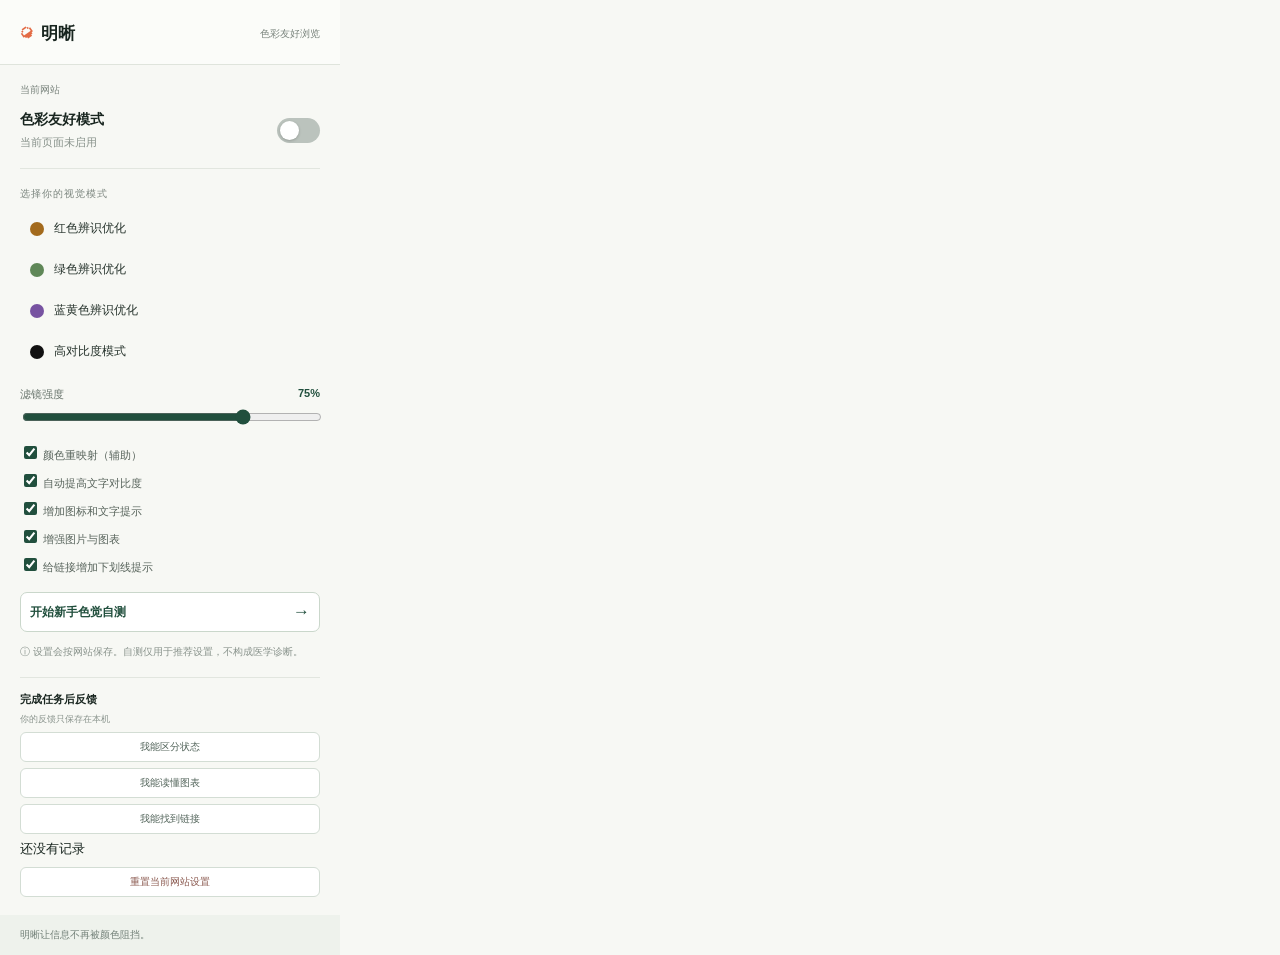
==== extension/popup.html @ 0610e02b "perf: debounce dynamic page enhancements" ====
<!doctype html>
<html lang="zh-CN">
  <head><meta charset="UTF-8"><meta name="viewport" content="width=device-width, initial-scale=1"><title>明晰</title><link rel="stylesheet" href="popup.css"></head>
  <body>
    <header><div class="brand"><span>◒</span><strong>明晰</strong></div><small>色彩友好浏览</small></header>
    <main>
      <div class="site-name" id="siteName">当前网站</div>
      <div class="toggle-row"><div><strong>色彩友好模式</strong><p id="status">当前页面未启用</p></div><button class="switch" id="enabled" role="switch" aria-checked="false"><i></i></button></div>
      <div class="divider"></div>
      <label class="label">选择你的视觉模式</label>
      <div class="modes">
        <button data-mode="protanopia"><span class="swatch red"></span>红色辨识优化</button>
        <button data-mode="deuteranopia"><span class="swatch green"></span>绿色辨识优化</button>
        <button data-mode="tritanopia"><span class="swatch blue"></span>蓝黄色辨识优化</button>
        <button data-mode="contrast"><span class="swatch black"></span>高对比度模式</button>
      </div>
      <label class="range-label" for="intensity"><span>滤镜强度</span><output id="intensityValue">75%</output></label><input id="intensity" type="range" min="0" max="100" step="5" value="75">
      <div class="checks"><label><input id="colorRemap" type="checkbox" checked> 颜色重映射（辅助）</label><label><input id="autoContrast" type="checkbox" checked> 自动提高文字对比度</label><label><input id="semanticHints" type="checkbox" checked> 增加图标和文字提示</label><label><input id="enhanceImages" type="checkbox" checked> 增强图片与图表</label><label><input id="linkHints" type="checkbox" checked> 给链接增加下划线提示</label></div>
      <button class="test-button" id="openTest" type="button">开始新手色觉自测 <span>→</span></button>
      <p class="hint">ⓘ 设置会按网站保存。自测仅用于推荐设置，不构成医学诊断。</p>
      <div class="feedback"><strong>完成任务后反馈</strong><span>你的反馈只保存在本机</span><button data-feedback="success">我能区分状态</button><button data-feedback="chart">我能读懂图表</button><button data-feedback="link">我能找到链接</button><small id="feedbackSummary">还没有记录</small></div>
      <button class="reset-button" id="resetSite" type="button">重置当前网站设置</button>
    </main>
    <section class="test-panel" id="testPanel" hidden><button class="close" id="closeTest">×</button><p class="label">快速自测 <span id="questionNo">1 / 3</span></p><h2 id="testQuestion">你能看见圆点中的数字吗？</h2><canvas class="ishihara" id="ishihara" width="290" height="290" aria-label="色觉自测点阵图"></canvas><div class="test-actions"><button id="canSee">看得见</button><button id="cannotSee">看不清</button></div><p id="testResult" class="result"></p><p class="attribution">测试方法参考 <a href="https://opticquiz.com/research/" target="_blank">OpticQuiz PPPG</a>，CC BY 4.0。仅供非医疗筛查。</p></section>
    <footer>明晰让信息不再被颜色阻挡。</footer>
    <script src="popup.js"></script>
  </body>
</html>
---- extension/popup.css ----
:root{font-family:Arial,'Noto Sans SC',sans-serif;color:#18251f;background:#f7f8f4}body{width:340px;margin:0;position:relative}header{display:flex;align-items:center;justify-content:space-between;padding:18px 20px 15px;border-bottom:1px solid #dfe4dc;background:#fbfcf9}.brand{display:flex;align-items:center;gap:8px;font-size:17px}.brand span{font-size:26px;color:#e36b45;transform:rotate(-35deg)}header small{font-size:10px;color:#7a847d}main{padding:18px 20px}.site-name{overflow:hidden;text-overflow:ellipsis;white-space:nowrap;margin-bottom:13px;font-size:10px;color:#7a847d}.toggle-row{display:flex;align-items:center;justify-content:space-between}.toggle-row strong{font-size:14px}.toggle-row p{margin:6px 0 0;color:#87918a;font-size:11px}.switch{width:43px;height:25px;padding:3px;border:0;border-radius:20px;background:#bbc3bd;cursor:pointer;transition:.2s}.switch i{display:block;width:19px;height:19px;border-radius:50%;background:#fff;transition:.2s;box-shadow:0 1px 3px #0003}.switch.on{background:#214f3d}.switch.on i{transform:translateX(18px)}.divider{height:1px;background:#e2e6df;margin:18px 0}.label{display:flex;justify-content:space-between;margin-bottom:9px;font-size:10px;color:#7b857e;letter-spacing:1px}.modes{display:grid;gap:4px}.modes button,.test-button{display:flex;align-items:center;gap:10px;width:100%;padding:9px;border:1px solid transparent;border-radius:7px;background:transparent;text-align:left;color:#26332c;font-size:12px;cursor:pointer}.modes button.active{border-color:#cbd8cc;background:#fff;font-weight:bold}.modes button.active:after{content:'✓';margin-left:auto;color:#214f3d}.swatch{width:14px;height:14px;border-radius:50%;display:inline-block}.red{background:#a36a1c}.green{background:#5f8757}.blue{background:#7753a1}.black{background:#111}.range-label{display:flex;justify-content:space-between;margin:17px 0 5px;color:#68746c;font-size:11px}output{color:#214f3d;font-weight:bold}input[type=range]{accent-color:#214f3d;width:100%}.checks{display:grid;gap:8px;margin:14px 0;color:#58645c;font-size:11px}.checks input{accent-color:#214f3d}.test-button{justify-content:space-between;margin-top:17px;border-color:#cad7cb;background:#fff;color:#214f3d;font-weight:bold}.test-button span{font-size:17px}.hint{margin:12px 0 0;color:#89938c;font-size:10px;line-height:1.5}footer{padding:13px 20px;background:#eef2ec;color:#728078;font-size:10px}.test-panel{position:absolute;inset:0;z-index:5;background:#f7f8f4;padding:22px 20px}.close{position:absolute;right:14px;top:10px;border:0;background:transparent;font-size:24px;color:#748078;cursor:pointer}.test-panel h2{font-size:18px;margin:32px 0 18px}.ishihara{height:145px;width:145px;margin:0 auto 22px;border-radius:50%;display:grid;place-items:center;font-weight:900;font-size:52px;letter-spacing:4px;color:#d26b44;background-color:#89a557;background-image:radial-gradient(#d26b44 2px,transparent 3px),radial-gradient(#e9ba55 2px,transparent 3px);background-size:13px 13px,17px 17px;background-position:0 0,6px 4px}.test-actions{display:grid;grid-template-columns:1fr 1fr;gap:8px}.test-actions button{padding:11px;border:1px solid #cad7cb;border-radius:7px;background:#fff;color:#214f3d;cursor:pointer}.result{font-size:11px;line-height:1.6;color:#69756c;text-align:center}
:root{--test-bg:#89a557;--test-fg:#d26b44}
.ishihara{color:var(--test-fg);background-color:var(--test-bg);background-image:radial-gradient(var(--test-fg) 2px,transparent 3px),radial-gradient(#e9ba55 2px,transparent 3px);background-size:13px 13px,17px 17px;background-position:0 0,6px 4px}
.plate-two{--test-bg:#d38b61;--test-fg:#5c3f9f;background-image:radial-gradient(var(--test-fg) 2px,transparent 3px),radial-gradient(#9bc56a 2px,transparent 3px);background-size:11px 11px,19px 19px;background-position:2px 1px,7px 5px}
.plate-three{--test-bg:#416f9c;--test-fg:#f2d44e;background-image:radial-gradient(var(--test-fg) 2px,transparent 3px),radial-gradient(#d87558 2px,transparent 3px);background-size:15px 15px,10px 10px;background-position:1px 4px,6px 1px}
div.ishihara.plate-one{color:#d26b44;background-color:#89a557;background-image:radial-gradient(#d26b44 2px,transparent 3px),radial-gradient(#e9ba55 2px,transparent 3px);background-size:13px 13px,17px 17px;background-position:0 0,6px 4px}
div.ishihara.plate-two{color:#5c3f9f;background-color:#d38b61;background-image:radial-gradient(#5c3f9f 2px,transparent 3px),radial-gradient(#9bc56a 2px,transparent 3px);background-size:11px 11px,19px 19px;background-position:2px 1px,7px 5px}
div.ishihara.plate-three{color:#f2d44e;background-color:#416f9c;background-image:radial-gradient(#f2d44e 2px,transparent 3px),radial-gradient(#d87558 2px,transparent 3px);background-size:15px 15px,10px 10px;background-position:1px 4px,6px 1px}
.ishihara{display:block!important;width:145px!important;height:145px!important;background:#eef2ec!important}
.attribution{margin:13px 0 0;color:#89938c;font-size:9px;line-height:1.5;text-align:center}.attribution a{color:#527363}
.feedback{display:grid;gap:6px;margin-top:18px;padding-top:14px;border-top:1px solid #e2e6df}.feedback strong{font-size:11px}.feedback span{font-size:9px;color:#89938c}.feedback button,.reset-button{padding:7px;border:1px solid #d3ddd4;border-radius:6px;background:#fff;color:#52645a;font-size:10px;cursor:pointer}.feedback button:disabled{color:#214f3d;background:#edf5ed}.reset-button{width:100%;margin-top:9px;color:#8b5a50}
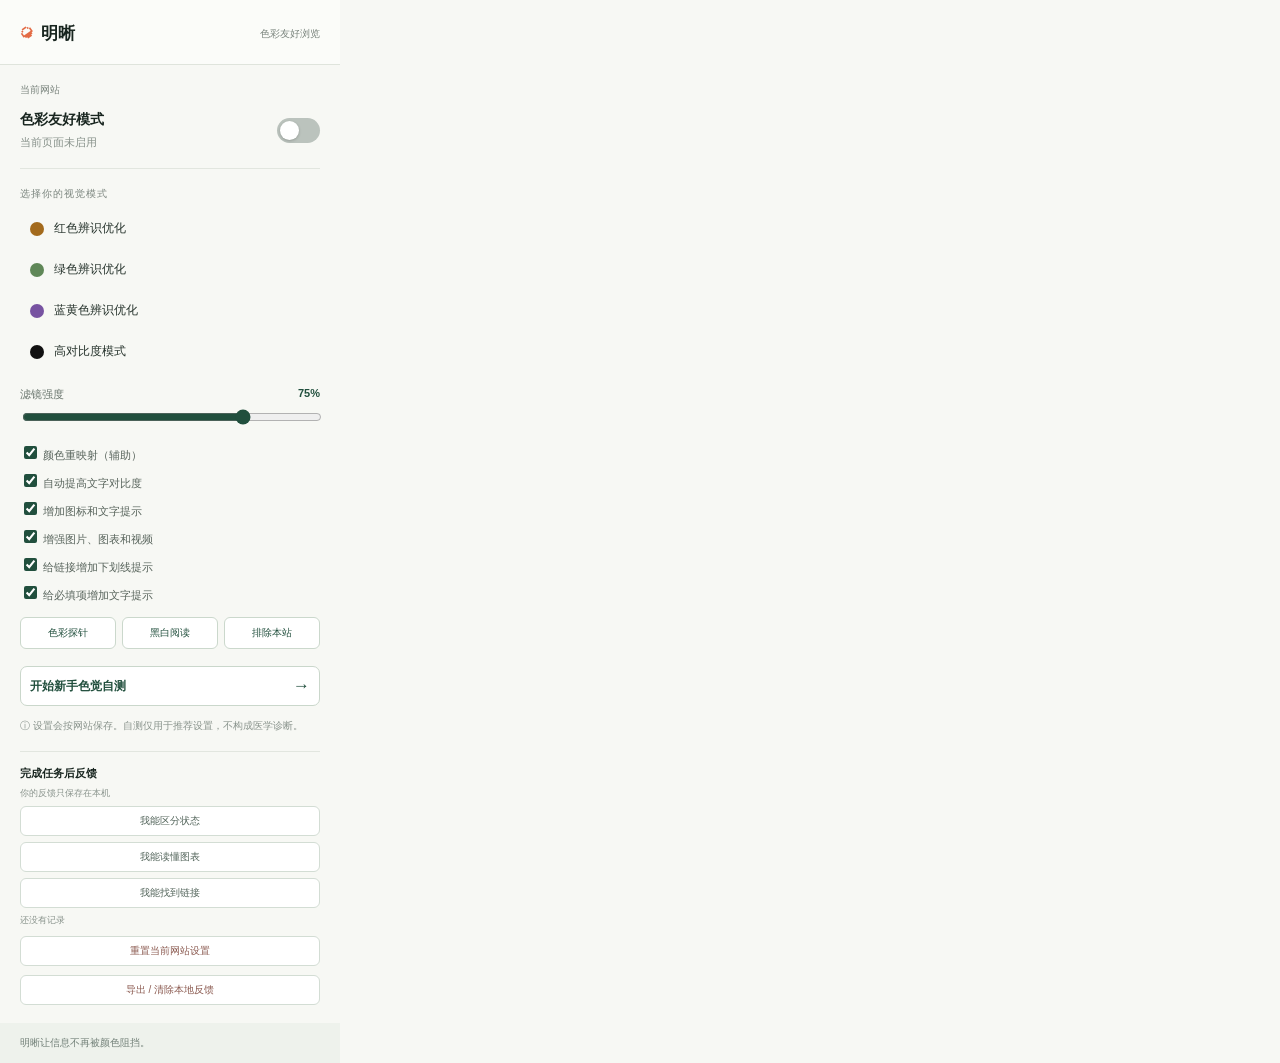
==== commit 4b70af33: "feat: add browser accessibility tools" ====
--- a/extension/popup.html
+++ b/extension/popup.html
@@ -15,11 +15,12 @@
         <button data-mode="contrast"><span class="swatch black"></span>高对比度模式</button>
       </div>
       <label class="range-label" for="intensity"><span>滤镜强度</span><output id="intensityValue">75%</output></label><input id="intensity" type="range" min="0" max="100" step="5" value="75">
-      <div class="checks"><label><input id="colorRemap" type="checkbox" checked> 颜色重映射（辅助）</label><label><input id="autoContrast" type="checkbox" checked> 自动提高文字对比度</label><label><input id="semanticHints" type="checkbox" checked> 增加图标和文字提示</label><label><input id="enhanceImages" type="checkbox" checked> 增强图片与图表</label><label><input id="linkHints" type="checkbox" checked> 给链接增加下划线提示</label></div>
+      <div class="checks"><label><input id="colorRemap" type="checkbox" checked> 颜色重映射（辅助）</label><label><input id="autoContrast" type="checkbox" checked> 自动提高文字对比度</label><label><input id="semanticHints" type="checkbox" checked> 增加图标和文字提示</label><label><input id="enhanceImages" type="checkbox" checked> 增强图片、图表和视频</label><label><input id="linkHints" type="checkbox" checked> 给链接增加下划线提示</label><label><input id="requiredHints" type="checkbox" checked> 给必填项增加文字提示</label></div>
+      <div class="tools"><button id="probe" type="button">色彩探针</button><button id="reader" type="button">黑白阅读</button><button id="exclude" type="button">排除本站</button></div>
       <button class="test-button" id="openTest" type="button">开始新手色觉自测 <span>→</span></button>
       <p class="hint">ⓘ 设置会按网站保存。自测仅用于推荐设置，不构成医学诊断。</p>
       <div class="feedback"><strong>完成任务后反馈</strong><span>你的反馈只保存在本机</span><button data-feedback="success">我能区分状态</button><button data-feedback="chart">我能读懂图表</button><button data-feedback="link">我能找到链接</button><small id="feedbackSummary">还没有记录</small></div>
-      <button class="reset-button" id="resetSite" type="button">重置当前网站设置</button>
+      <button class="reset-button" id="resetSite" type="button">重置当前网站设置</button><button class="reset-button" id="dataTools" type="button">导出 / 清除本地反馈</button>
     </main>
     <section class="test-panel" id="testPanel" hidden><button class="close" id="closeTest">×</button><p class="label">快速自测 <span id="questionNo">1 / 3</span></p><h2 id="testQuestion">你能看见圆点中的数字吗？</h2><canvas class="ishihara" id="ishihara" width="290" height="290" aria-label="色觉自测点阵图"></canvas><div class="test-actions"><button id="canSee">看得见</button><button id="cannotSee">看不清</button></div><p id="testResult" class="result"></p><p class="attribution">测试方法参考 <a href="https://opticquiz.com/research/" target="_blank">OpticQuiz PPPG</a>，CC BY 4.0。仅供非医疗筛查。</p></section>
     <footer>明晰让信息不再被颜色阻挡。</footer>
--- a/extension/popup.css
+++ b/extension/popup.css
@@ -8,4 +8,5 @@
 div.ishihara.plate-three{color:#f2d44e;background-color:#416f9c;background-image:radial-gradient(#f2d44e 2px,transparent 3px),radial-gradient(#d87558 2px,transparent 3px);background-size:15px 15px,10px 10px;background-position:1px 4px,6px 1px}
 .ishihara{display:block!important;width:145px!important;height:145px!important;background:#eef2ec!important}
 .attribution{margin:13px 0 0;color:#89938c;font-size:9px;line-height:1.5;text-align:center}.attribution a{color:#527363}
+.tools{display:grid;grid-template-columns:repeat(3,1fr);gap:6px;margin-top:12px}.tools button{padding:8px 4px;border:1px solid #cbd8cc;border-radius:6px;background:#fff;color:#214f3d;font-size:10px;cursor:pointer}.feedback small{font-size:9px;color:#89938c}
 .feedback{display:grid;gap:6px;margin-top:18px;padding-top:14px;border-top:1px solid #e2e6df}.feedback strong{font-size:11px}.feedback span{font-size:9px;color:#89938c}.feedback button,.reset-button{padding:7px;border:1px solid #d3ddd4;border-radius:6px;background:#fff;color:#52645a;font-size:10px;cursor:pointer}.feedback button:disabled{color:#214f3d;background:#edf5ed}.reset-button{width:100%;margin-top:9px;color:#8b5a50}
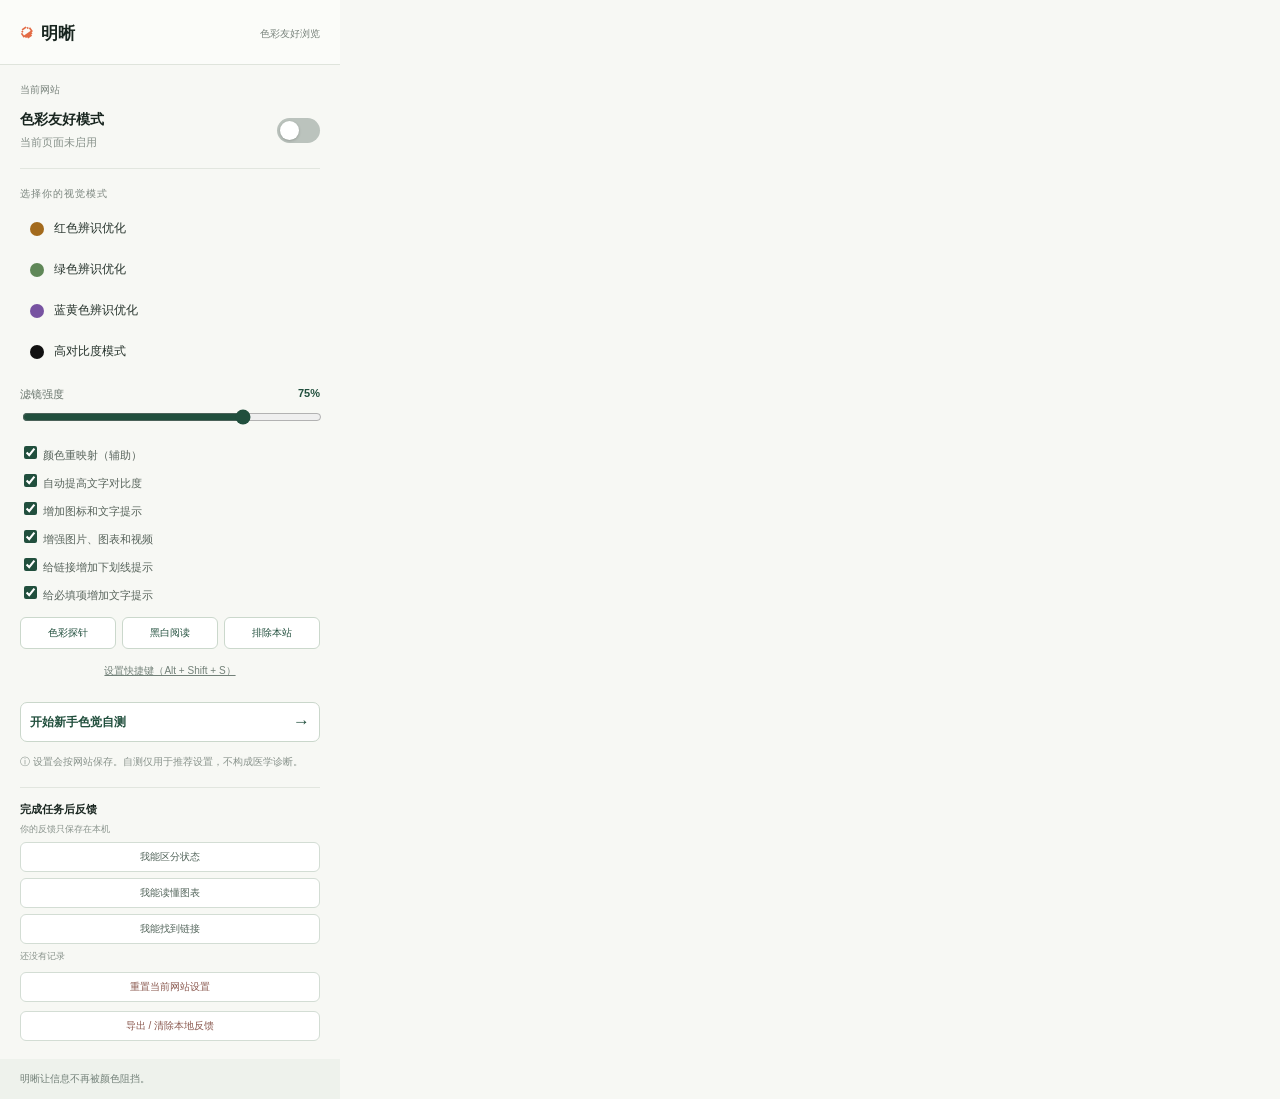
==== commit 17e0d540: "fix: make toggle shortcut easier to use" ====
--- a/extension/popup.html
+++ b/extension/popup.html
@@ -16,7 +16,7 @@
       </div>
       <label class="range-label" for="intensity"><span>滤镜强度</span><output id="intensityValue">75%</output></label><input id="intensity" type="range" min="0" max="100" step="5" value="75">
       <div class="checks"><label><input id="colorRemap" type="checkbox" checked> 颜色重映射（辅助）</label><label><input id="autoContrast" type="checkbox" checked> 自动提高文字对比度</label><label><input id="semanticHints" type="checkbox" checked> 增加图标和文字提示</label><label><input id="enhanceImages" type="checkbox" checked> 增强图片、图表和视频</label><label><input id="linkHints" type="checkbox" checked> 给链接增加下划线提示</label><label><input id="requiredHints" type="checkbox" checked> 给必填项增加文字提示</label></div>
-      <div class="tools"><button id="probe" type="button">色彩探针</button><button id="reader" type="button">黑白阅读</button><button id="exclude" type="button">排除本站</button></div>
+      <div class="tools"><button id="probe" type="button">色彩探针</button><button id="reader" type="button">黑白阅读</button><button id="exclude" type="button">排除本站</button></div><button class="shortcut-button" id="shortcuts" type="button">设置快捷键（Alt + Shift + S）</button>
       <button class="test-button" id="openTest" type="button">开始新手色觉自测 <span>→</span></button>
       <p class="hint">ⓘ 设置会按网站保存。自测仅用于推荐设置，不构成医学诊断。</p>
       <div class="feedback"><strong>完成任务后反馈</strong><span>你的反馈只保存在本机</span><button data-feedback="success">我能区分状态</button><button data-feedback="chart">我能读懂图表</button><button data-feedback="link">我能找到链接</button><small id="feedbackSummary">还没有记录</small></div>
--- a/extension/popup.css
+++ b/extension/popup.css
@@ -9,4 +9,5 @@
 .ishihara{display:block!important;width:145px!important;height:145px!important;background:#eef2ec!important}
 .attribution{margin:13px 0 0;color:#89938c;font-size:9px;line-height:1.5;text-align:center}.attribution a{color:#527363}
 .tools{display:grid;grid-template-columns:repeat(3,1fr);gap:6px;margin-top:12px}.tools button{padding:8px 4px;border:1px solid #cbd8cc;border-radius:6px;background:#fff;color:#214f3d;font-size:10px;cursor:pointer}.feedback small{font-size:9px;color:#89938c}
+.shortcut-button{width:100%;margin-top:8px;padding:7px;border:0;background:transparent;color:#728078;font-size:10px;cursor:pointer;text-decoration:underline}
 .feedback{display:grid;gap:6px;margin-top:18px;padding-top:14px;border-top:1px solid #e2e6df}.feedback strong{font-size:11px}.feedback span{font-size:9px;color:#89938c}.feedback button,.reset-button{padding:7px;border:1px solid #d3ddd4;border-radius:6px;background:#fff;color:#52645a;font-size:10px;cursor:pointer}.feedback button:disabled{color:#214f3d;background:#edf5ed}.reset-button{width:100%;margin-top:9px;color:#8b5a50}
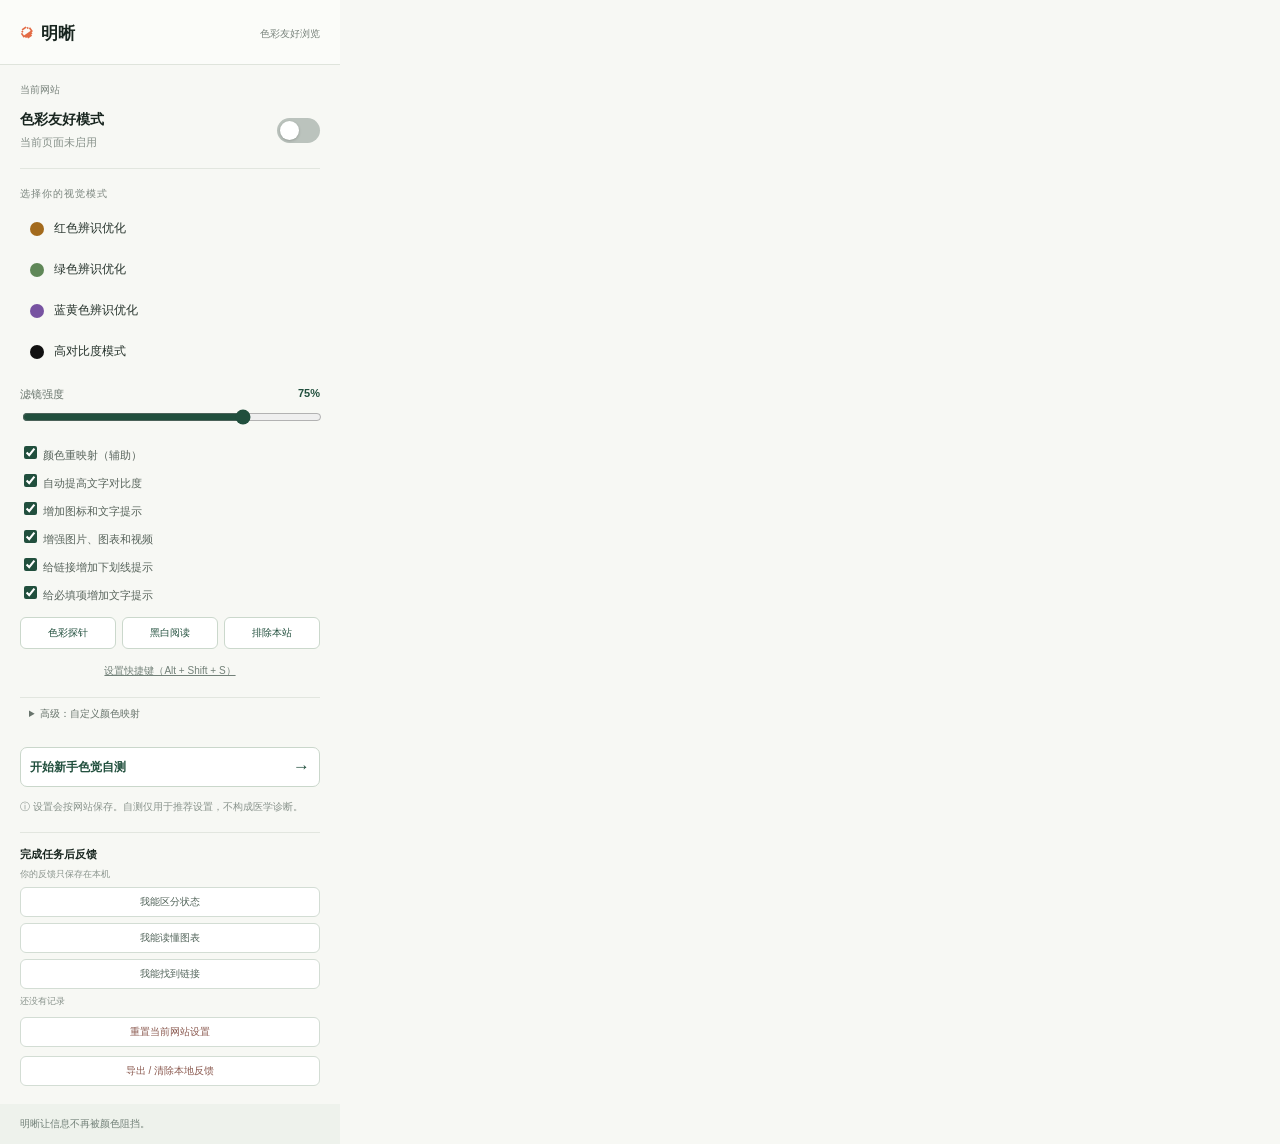
==== commit 42c0f5a7: "feat: add per-site custom color mappings" ====
--- a/extension/popup.html
+++ b/extension/popup.html
@@ -17,6 +17,7 @@
       <label class="range-label" for="intensity"><span>滤镜强度</span><output id="intensityValue">75%</output></label><input id="intensity" type="range" min="0" max="100" step="5" value="75">
       <div class="checks"><label><input id="colorRemap" type="checkbox" checked> 颜色重映射（辅助）</label><label><input id="autoContrast" type="checkbox" checked> 自动提高文字对比度</label><label><input id="semanticHints" type="checkbox" checked> 增加图标和文字提示</label><label><input id="enhanceImages" type="checkbox" checked> 增强图片、图表和视频</label><label><input id="linkHints" type="checkbox" checked> 给链接增加下划线提示</label><label><input id="requiredHints" type="checkbox" checked> 给必填项增加文字提示</label></div>
       <div class="tools"><button id="probe" type="button">色彩探针</button><button id="reader" type="button">黑白阅读</button><button id="exclude" type="button">排除本站</button></div><button class="shortcut-button" id="shortcuts" type="button">设置快捷键（Alt + Shift + S）</button>
+      <details class="advanced"><summary>高级：自定义颜色映射</summary><div class="mapping-row"><input id="mapFrom" type="color" value="#E00000" aria-label="原颜色"><span>→</span><input id="mapTo" type="color" value="#D97706" aria-label="替换颜色"><button id="addMapping" type="button">添加</button></div><div id="mappingList" class="mapping-list">暂未添加规则</div></details>
       <button class="test-button" id="openTest" type="button">开始新手色觉自测 <span>→</span></button>
       <p class="hint">ⓘ 设置会按网站保存。自测仅用于推荐设置，不构成医学诊断。</p>
       <div class="feedback"><strong>完成任务后反馈</strong><span>你的反馈只保存在本机</span><button data-feedback="success">我能区分状态</button><button data-feedback="chart">我能读懂图表</button><button data-feedback="link">我能找到链接</button><small id="feedbackSummary">还没有记录</small></div>
--- a/extension/popup.css
+++ b/extension/popup.css
@@ -10,4 +10,5 @@
 .attribution{margin:13px 0 0;color:#89938c;font-size:9px;line-height:1.5;text-align:center}.attribution a{color:#527363}
 .tools{display:grid;grid-template-columns:repeat(3,1fr);gap:6px;margin-top:12px}.tools button{padding:8px 4px;border:1px solid #cbd8cc;border-radius:6px;background:#fff;color:#214f3d;font-size:10px;cursor:pointer}.feedback small{font-size:9px;color:#89938c}
 .shortcut-button{width:100%;margin-top:8px;padding:7px;border:0;background:transparent;color:#728078;font-size:10px;cursor:pointer;text-decoration:underline}
+.advanced{margin-top:12px;padding:9px;border-top:1px solid #e2e6df;color:#68746c;font-size:10px}.advanced summary{cursor:pointer}.mapping-row{display:flex;align-items:center;gap:6px;margin-top:9px}.mapping-row input{width:28px;height:24px;padding:0;border:0;background:transparent}.mapping-row button{padding:6px;border:1px solid #cbd8cc;border-radius:5px;background:#fff;color:#214f3d;font-size:10px}.mapping-list{margin-top:7px;color:#89938c}.mapping-list button{display:block;margin-top:4px;padding:3px;border:0;background:transparent;color:#68746c;font-size:10px;cursor:pointer}.mapping-list i{display:inline-block;width:9px;height:9px;margin:0 3px;border-radius:50%}
 .feedback{display:grid;gap:6px;margin-top:18px;padding-top:14px;border-top:1px solid #e2e6df}.feedback strong{font-size:11px}.feedback span{font-size:9px;color:#89938c}.feedback button,.reset-button{padding:7px;border:1px solid #d3ddd4;border-radius:6px;background:#fff;color:#52645a;font-size:10px;cursor:pointer}.feedback button:disabled{color:#214f3d;background:#edf5ed}.reset-button{width:100%;margin-top:9px;color:#8b5a50}
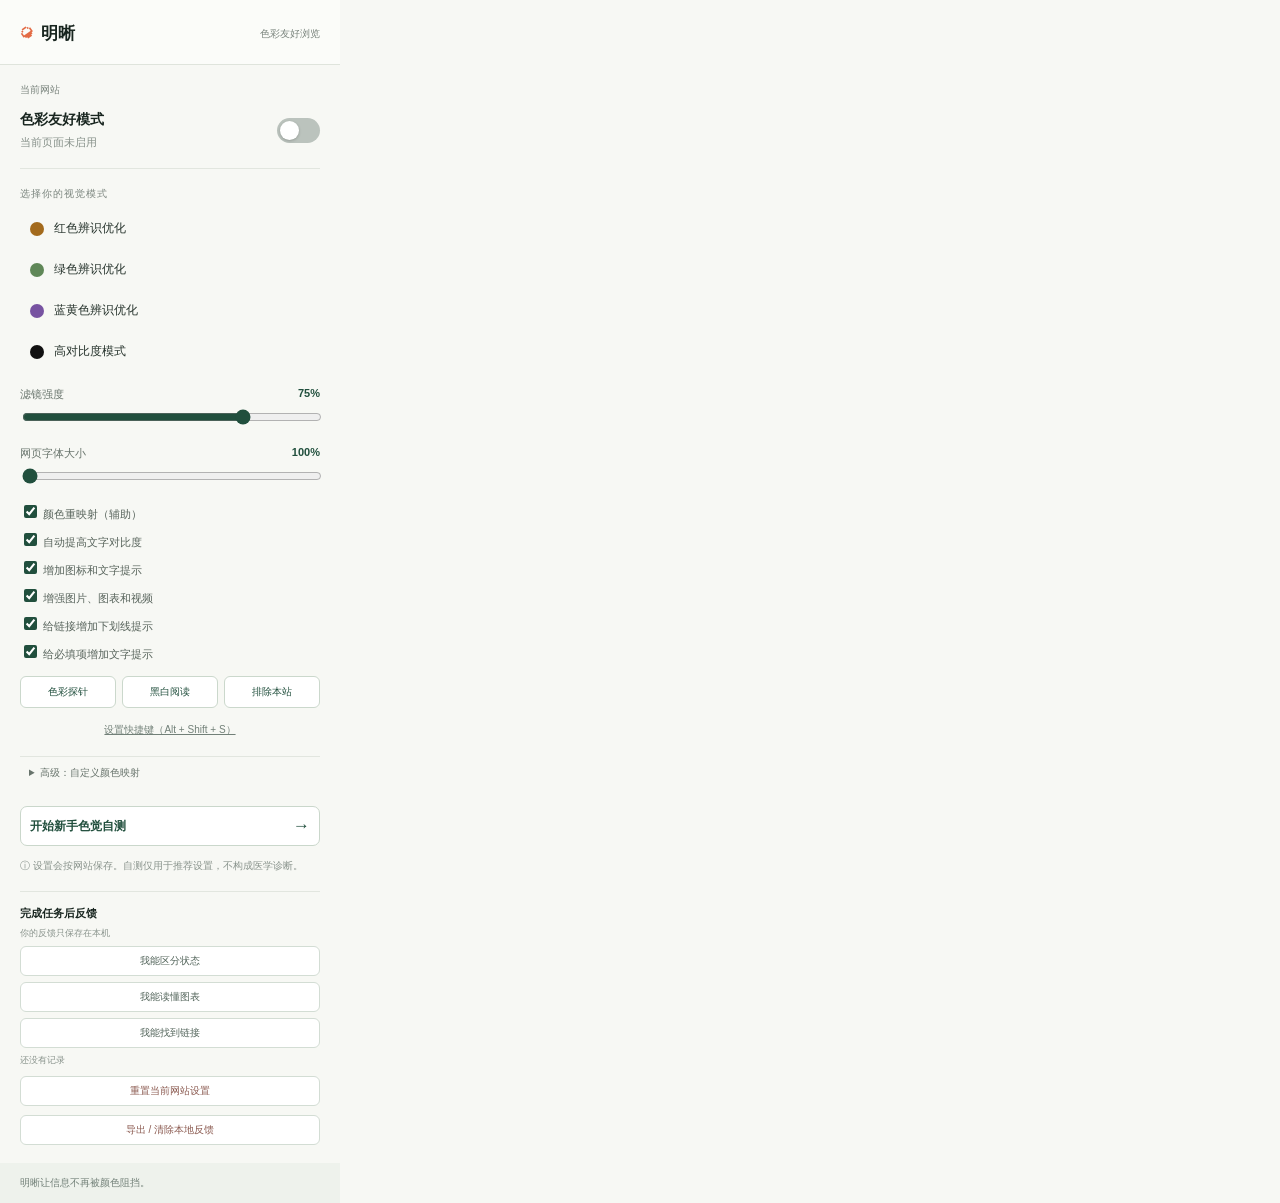
==== commit 46bb9ccd: "feat: add per-site webpage font scaling" ====
--- a/extension/popup.html
+++ b/extension/popup.html
@@ -15,6 +15,7 @@
         <button data-mode="contrast"><span class="swatch black"></span>高对比度模式</button>
       </div>
       <label class="range-label" for="intensity"><span>滤镜强度</span><output id="intensityValue">75%</output></label><input id="intensity" type="range" min="0" max="100" step="5" value="75">
+      <label class="range-label" for="fontScale"><span>网页字体大小</span><output id="fontScaleValue">100%</output></label><input id="fontScale" type="range" min="100" max="160" step="5" value="100">
       <div class="checks"><label><input id="colorRemap" type="checkbox" checked> 颜色重映射（辅助）</label><label><input id="autoContrast" type="checkbox" checked> 自动提高文字对比度</label><label><input id="semanticHints" type="checkbox" checked> 增加图标和文字提示</label><label><input id="enhanceImages" type="checkbox" checked> 增强图片、图表和视频</label><label><input id="linkHints" type="checkbox" checked> 给链接增加下划线提示</label><label><input id="requiredHints" type="checkbox" checked> 给必填项增加文字提示</label></div>
       <div class="tools"><button id="probe" type="button">色彩探针</button><button id="reader" type="button">黑白阅读</button><button id="exclude" type="button">排除本站</button></div><button class="shortcut-button" id="shortcuts" type="button">设置快捷键（Alt + Shift + S）</button>
       <details class="advanced"><summary>高级：自定义颜色映射</summary><div class="mapping-row"><input id="mapFrom" type="color" value="#E00000" aria-label="原颜色"><span>→</span><input id="mapTo" type="color" value="#D97706" aria-label="替换颜色"><button id="addMapping" type="button">添加</button></div><div id="mappingList" class="mapping-list">暂未添加规则</div></details>
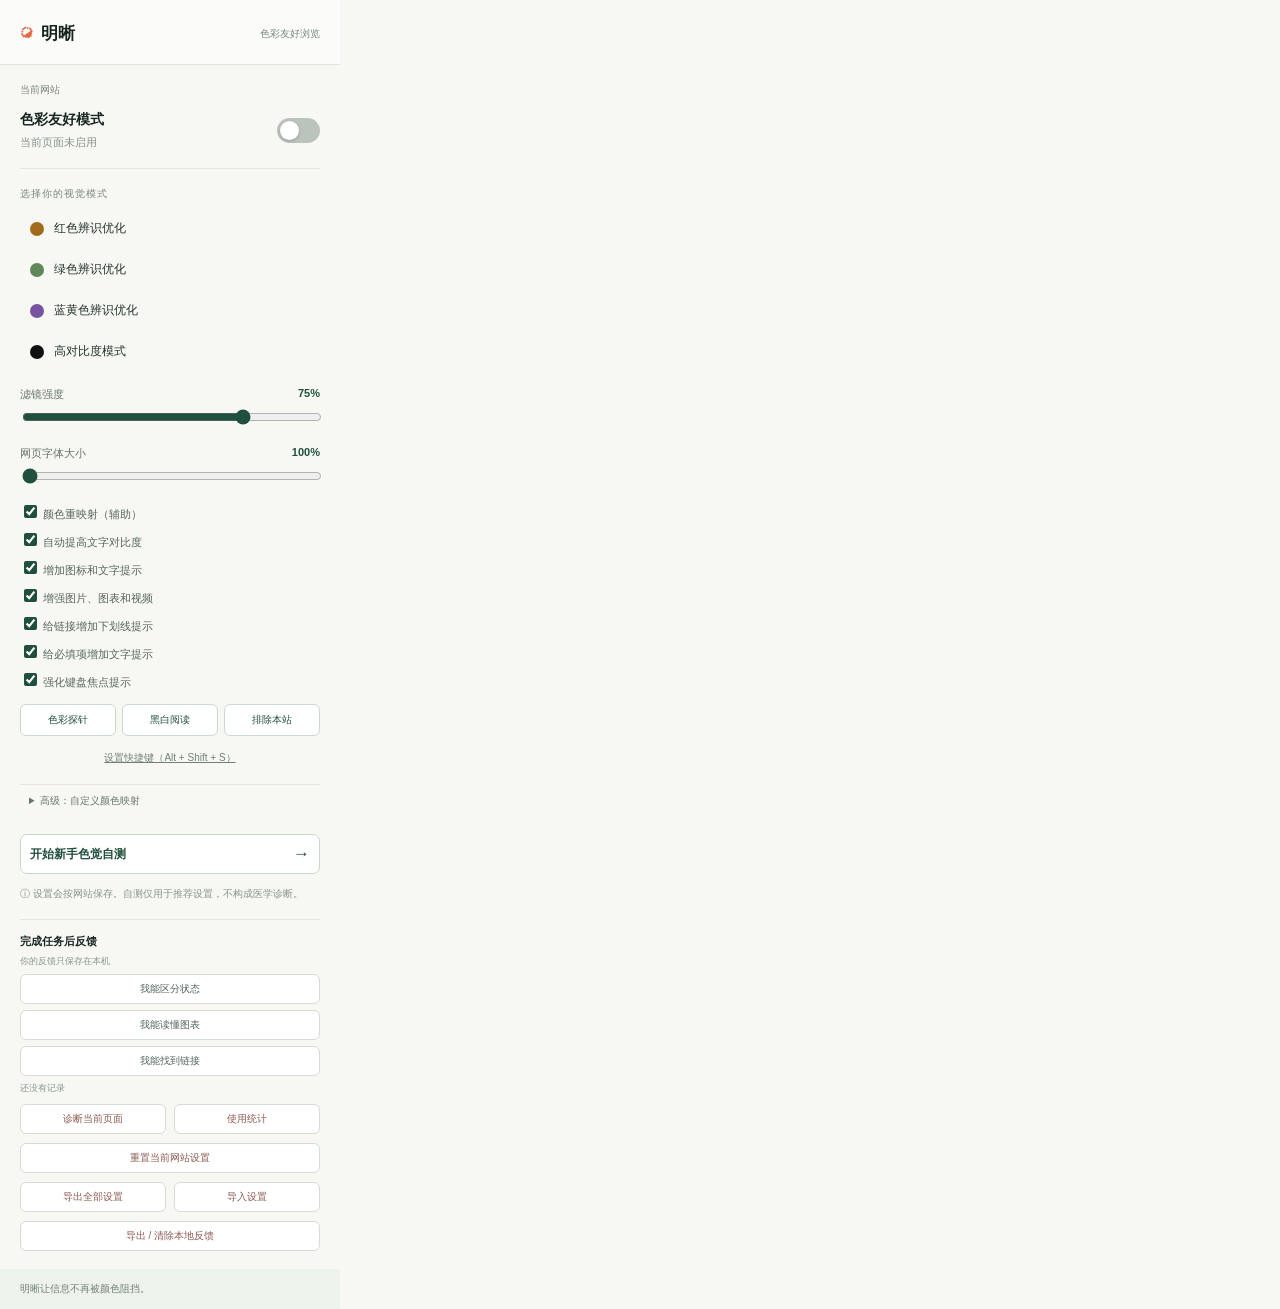
==== commit 8495e434: "feat: add accessibility audit and settings tools" ====
--- a/extension/popup.html
+++ b/extension/popup.html
@@ -16,13 +16,13 @@
       </div>
       <label class="range-label" for="intensity"><span>滤镜强度</span><output id="intensityValue">75%</output></label><input id="intensity" type="range" min="0" max="100" step="5" value="75">
       <label class="range-label" for="fontScale"><span>网页字体大小</span><output id="fontScaleValue">100%</output></label><input id="fontScale" type="range" min="100" max="160" step="5" value="100">
-      <div class="checks"><label><input id="colorRemap" type="checkbox" checked> 颜色重映射（辅助）</label><label><input id="autoContrast" type="checkbox" checked> 自动提高文字对比度</label><label><input id="semanticHints" type="checkbox" checked> 增加图标和文字提示</label><label><input id="enhanceImages" type="checkbox" checked> 增强图片、图表和视频</label><label><input id="linkHints" type="checkbox" checked> 给链接增加下划线提示</label><label><input id="requiredHints" type="checkbox" checked> 给必填项增加文字提示</label></div>
+      <div class="checks"><label><input id="colorRemap" type="checkbox" checked> 颜色重映射（辅助）</label><label><input id="autoContrast" type="checkbox" checked> 自动提高文字对比度</label><label><input id="semanticHints" type="checkbox" checked> 增加图标和文字提示</label><label><input id="enhanceImages" type="checkbox" checked> 增强图片、图表和视频</label><label><input id="linkHints" type="checkbox" checked> 给链接增加下划线提示</label><label><input id="requiredHints" type="checkbox" checked> 给必填项增加文字提示</label><label><input id="focusHints" type="checkbox" checked> 强化键盘焦点提示</label></div>
       <div class="tools"><button id="probe" type="button">色彩探针</button><button id="reader" type="button">黑白阅读</button><button id="exclude" type="button">排除本站</button></div><button class="shortcut-button" id="shortcuts" type="button">设置快捷键（Alt + Shift + S）</button>
       <details class="advanced"><summary>高级：自定义颜色映射</summary><div class="mapping-row"><input id="mapFrom" type="color" value="#E00000" aria-label="原颜色"><span>→</span><input id="mapTo" type="color" value="#D97706" aria-label="替换颜色"><button id="addMapping" type="button">添加</button></div><div id="mappingList" class="mapping-list">暂未添加规则</div></details>
       <button class="test-button" id="openTest" type="button">开始新手色觉自测 <span>→</span></button>
       <p class="hint">ⓘ 设置会按网站保存。自测仅用于推荐设置，不构成医学诊断。</p>
       <div class="feedback"><strong>完成任务后反馈</strong><span>你的反馈只保存在本机</span><button data-feedback="success">我能区分状态</button><button data-feedback="chart">我能读懂图表</button><button data-feedback="link">我能找到链接</button><small id="feedbackSummary">还没有记录</small></div>
-      <button class="reset-button" id="resetSite" type="button">重置当前网站设置</button><button class="reset-button" id="dataTools" type="button">导出 / 清除本地反馈</button>
+      <div class="utility-row"><button class="reset-button" id="audit" type="button">诊断当前页面</button><button class="reset-button" id="stats" type="button">使用统计</button></div><button class="reset-button" id="resetSite" type="button">重置当前网站设置</button><div class="utility-row"><button class="reset-button" id="settingsExport" type="button">导出全部设置</button><button class="reset-button" id="settingsImport" type="button">导入设置</button><input id="settingsFile" type="file" accept="application/json" hidden></div><button class="reset-button" id="dataTools" type="button">导出 / 清除本地反馈</button>
     </main>
     <section class="test-panel" id="testPanel" hidden><button class="close" id="closeTest">×</button><p class="label">快速自测 <span id="questionNo">1 / 3</span></p><h2 id="testQuestion">你能看见圆点中的数字吗？</h2><canvas class="ishihara" id="ishihara" width="290" height="290" aria-label="色觉自测点阵图"></canvas><div class="test-actions"><button id="canSee">看得见</button><button id="cannotSee">看不清</button></div><p id="testResult" class="result"></p><p class="attribution">测试方法参考 <a href="https://opticquiz.com/research/" target="_blank">OpticQuiz PPPG</a>，CC BY 4.0。仅供非医疗筛查。</p></section>
     <footer>明晰让信息不再被颜色阻挡。</footer>
--- a/extension/popup.css
+++ b/extension/popup.css
@@ -10,5 +10,7 @@
 .attribution{margin:13px 0 0;color:#89938c;font-size:9px;line-height:1.5;text-align:center}.attribution a{color:#527363}
 .tools{display:grid;grid-template-columns:repeat(3,1fr);gap:6px;margin-top:12px}.tools button{padding:8px 4px;border:1px solid #cbd8cc;border-radius:6px;background:#fff;color:#214f3d;font-size:10px;cursor:pointer}.feedback small{font-size:9px;color:#89938c}
 .shortcut-button{width:100%;margin-top:8px;padding:7px;border:0;background:transparent;color:#728078;font-size:10px;cursor:pointer;text-decoration:underline}
+.utility-row{display:flex;gap:8px}.utility-row>*{flex:1}
+@media (prefers-color-scheme:dark){:root{color:#edf5ef;background:#17221c}header,.feedback,.advanced,.test-panel{background:#223128;border-color:#466352}.modes button,.test-button,.tools button,.mapping-row button,.feedback button,.reset-button{color:#edf5ef;background:#293b30;border-color:#5d7c69}.site-name,.hint,small,.feedback span{color:#b7cabb}.divider{background:#466352}.modes button.active{background:#315b43}}
 .advanced{margin-top:12px;padding:9px;border-top:1px solid #e2e6df;color:#68746c;font-size:10px}.advanced summary{cursor:pointer}.mapping-row{display:flex;align-items:center;gap:6px;margin-top:9px}.mapping-row input{width:28px;height:24px;padding:0;border:0;background:transparent}.mapping-row button{padding:6px;border:1px solid #cbd8cc;border-radius:5px;background:#fff;color:#214f3d;font-size:10px}.mapping-list{margin-top:7px;color:#89938c}.mapping-list button{display:block;margin-top:4px;padding:3px;border:0;background:transparent;color:#68746c;font-size:10px;cursor:pointer}.mapping-list i{display:inline-block;width:9px;height:9px;margin:0 3px;border-radius:50%}
 .feedback{display:grid;gap:6px;margin-top:18px;padding-top:14px;border-top:1px solid #e2e6df}.feedback strong{font-size:11px}.feedback span{font-size:9px;color:#89938c}.feedback button,.reset-button{padding:7px;border:1px solid #d3ddd4;border-radius:6px;background:#fff;color:#52645a;font-size:10px;cursor:pointer}.feedback button:disabled{color:#214f3d;background:#edf5ed}.reset-button{width:100%;margin-top:9px;color:#8b5a50}
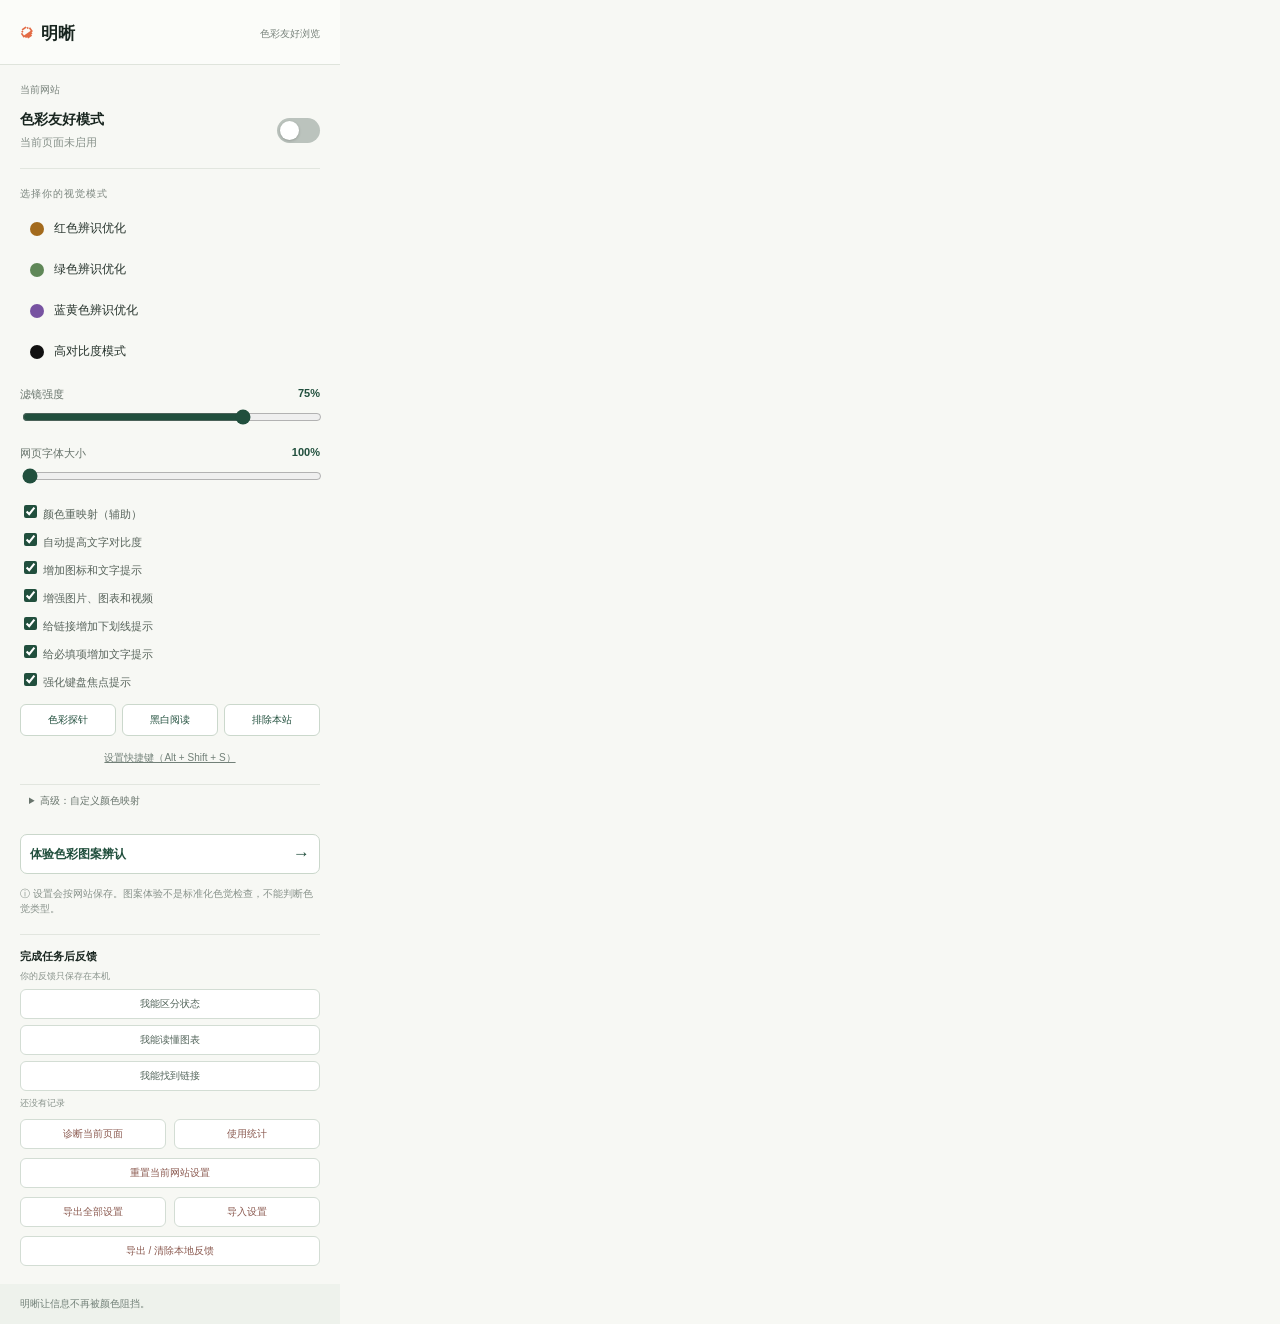
==== commit b7d3dc3c: "Improve extension reliability, auditing, and test coverage" ====
--- a/extension/popup.html
+++ b/extension/popup.html
@@ -19,13 +19,13 @@
       <div class="checks"><label><input id="colorRemap" type="checkbox" checked> 颜色重映射（辅助）</label><label><input id="autoContrast" type="checkbox" checked> 自动提高文字对比度</label><label><input id="semanticHints" type="checkbox" checked> 增加图标和文字提示</label><label><input id="enhanceImages" type="checkbox" checked> 增强图片、图表和视频</label><label><input id="linkHints" type="checkbox" checked> 给链接增加下划线提示</label><label><input id="requiredHints" type="checkbox" checked> 给必填项增加文字提示</label><label><input id="focusHints" type="checkbox" checked> 强化键盘焦点提示</label></div>
       <div class="tools"><button id="probe" type="button">色彩探针</button><button id="reader" type="button">黑白阅读</button><button id="exclude" type="button">排除本站</button></div><button class="shortcut-button" id="shortcuts" type="button">设置快捷键（Alt + Shift + S）</button>
       <details class="advanced"><summary>高级：自定义颜色映射</summary><div class="mapping-row"><input id="mapFrom" type="color" value="#E00000" aria-label="原颜色"><span>→</span><input id="mapTo" type="color" value="#D97706" aria-label="替换颜色"><button id="addMapping" type="button">添加</button></div><div id="mappingList" class="mapping-list">暂未添加规则</div></details>
-      <button class="test-button" id="openTest" type="button">开始新手色觉自测 <span>→</span></button>
-      <p class="hint">ⓘ 设置会按网站保存。自测仅用于推荐设置，不构成医学诊断。</p>
+      <button class="test-button" id="openTest" type="button">体验色彩图案辨认 <span>→</span></button>
+      <p class="hint">ⓘ 设置会按网站保存。图案体验不是标准化色觉检查，不能判断色觉类型。</p>
       <div class="feedback"><strong>完成任务后反馈</strong><span>你的反馈只保存在本机</span><button data-feedback="success">我能区分状态</button><button data-feedback="chart">我能读懂图表</button><button data-feedback="link">我能找到链接</button><small id="feedbackSummary">还没有记录</small></div>
-      <div class="utility-row"><button class="reset-button" id="audit" type="button">诊断当前页面</button><button class="reset-button" id="stats" type="button">使用统计</button></div><button class="reset-button" id="resetSite" type="button">重置当前网站设置</button><div class="utility-row"><button class="reset-button" id="settingsExport" type="button">导出全部设置</button><button class="reset-button" id="settingsImport" type="button">导入设置</button><input id="settingsFile" type="file" accept="application/json" hidden></div><button class="reset-button" id="dataTools" type="button">导出 / 清除本地反馈</button>
+      <div class="utility-row"><button class="reset-button" id="audit" type="button">诊断当前页面</button><button class="reset-button" id="stats" type="button">使用统计</button></div><section class="audit-results" id="auditResults" hidden aria-live="polite"><strong>文字对比度诊断</strong><p id="auditSummary"></p><ul id="auditExamples"></ul><button class="reset-button" id="fixContrast" type="button">自动提高文字对比度</button><button class="reset-button" id="auditExport" type="button">导出 JSON 报告</button><small>基于可计算的纯色背景进行启发式检查；图片、渐变和遮挡可能影响实际结果。</small></section><button class="reset-button" id="resetSite" type="button">重置当前网站设置</button><div class="utility-row"><button class="reset-button" id="settingsExport" type="button">导出全部设置</button><button class="reset-button" id="settingsImport" type="button">导入设置</button><input id="settingsFile" type="file" accept="application/json" hidden></div><button class="reset-button" id="dataTools" type="button">导出 / 清除本地反馈</button>
     </main>
-    <section class="test-panel" id="testPanel" hidden><button class="close" id="closeTest">×</button><p class="label">快速自测 <span id="questionNo">1 / 3</span></p><h2 id="testQuestion">你能看见圆点中的数字吗？</h2><canvas class="ishihara" id="ishihara" width="290" height="290" aria-label="色觉自测点阵图"></canvas><div class="test-actions"><button id="canSee">看得见</button><button id="cannotSee">看不清</button></div><p id="testResult" class="result"></p><p class="attribution">测试方法参考 <a href="https://opticquiz.com/research/" target="_blank">OpticQuiz PPPG</a>，CC BY 4.0。仅供非医疗筛查。</p></section>
+    <section class="test-panel" id="testPanel" hidden><button class="close" id="closeTest">×</button><p class="label">色彩图案体验 <span id="questionNo">1 / 3</span></p><h2 id="testQuestion">你能看见圆点中的数字吗？</h2><canvas class="ishihara" id="ishihara" width="290" height="290" aria-label="色彩图案点阵图"></canvas><div class="test-actions"><button id="canSee">看得见</button><button id="cannotSee">看不清</button></div><p id="testResult" class="result"></p><p class="attribution">参考 <a href="https://opticquiz.com/research/" target="_blank">OpticQuiz PPPG</a>，CC BY 4.0。非标准化演示，不具有医学筛查效力。</p></section>
     <footer>明晰让信息不再被颜色阻挡。</footer>
-    <script src="popup.js"></script>
+    <script src="core/settings.js"></script><script src="popup.js"></script>
   </body>
 </html>
--- a/extension/popup.css
+++ b/extension/popup.css
@@ -14,3 +14,5 @@
 @media (prefers-color-scheme:dark){:root{color:#edf5ef;background:#17221c}header,.feedback,.advanced,.test-panel{background:#223128;border-color:#466352}.modes button,.test-button,.tools button,.mapping-row button,.feedback button,.reset-button{color:#edf5ef;background:#293b30;border-color:#5d7c69}.site-name,.hint,small,.feedback span{color:#b7cabb}.divider{background:#466352}.modes button.active{background:#315b43}}
 .advanced{margin-top:12px;padding:9px;border-top:1px solid #e2e6df;color:#68746c;font-size:10px}.advanced summary{cursor:pointer}.mapping-row{display:flex;align-items:center;gap:6px;margin-top:9px}.mapping-row input{width:28px;height:24px;padding:0;border:0;background:transparent}.mapping-row button{padding:6px;border:1px solid #cbd8cc;border-radius:5px;background:#fff;color:#214f3d;font-size:10px}.mapping-list{margin-top:7px;color:#89938c}.mapping-list button{display:block;margin-top:4px;padding:3px;border:0;background:transparent;color:#68746c;font-size:10px;cursor:pointer}.mapping-list i{display:inline-block;width:9px;height:9px;margin:0 3px;border-radius:50%}
 .feedback{display:grid;gap:6px;margin-top:18px;padding-top:14px;border-top:1px solid #e2e6df}.feedback strong{font-size:11px}.feedback span{font-size:9px;color:#89938c}.feedback button,.reset-button{padding:7px;border:1px solid #d3ddd4;border-radius:6px;background:#fff;color:#52645a;font-size:10px;cursor:pointer}.feedback button:disabled{color:#214f3d;background:#edf5ed}.reset-button{width:100%;margin-top:9px;color:#8b5a50}
+.audit-results{margin:10px 0;padding:12px;border:1px solid #cbd8cc;border-radius:7px;background:#fff;font-size:11px;line-height:1.5}.audit-results[hidden],.audit-results button[hidden]{display:none}.audit-results p{margin:8px 0}.audit-results ul{margin:0 0 8px;padding-left:18px;max-height:110px;overflow:auto}.audit-results small{display:block;margin-top:8px;color:#68746c}
+@media (prefers-color-scheme:dark){.audit-results{background:#293b30;border-color:#5d7c69}.audit-results small{color:#b7cabb}}
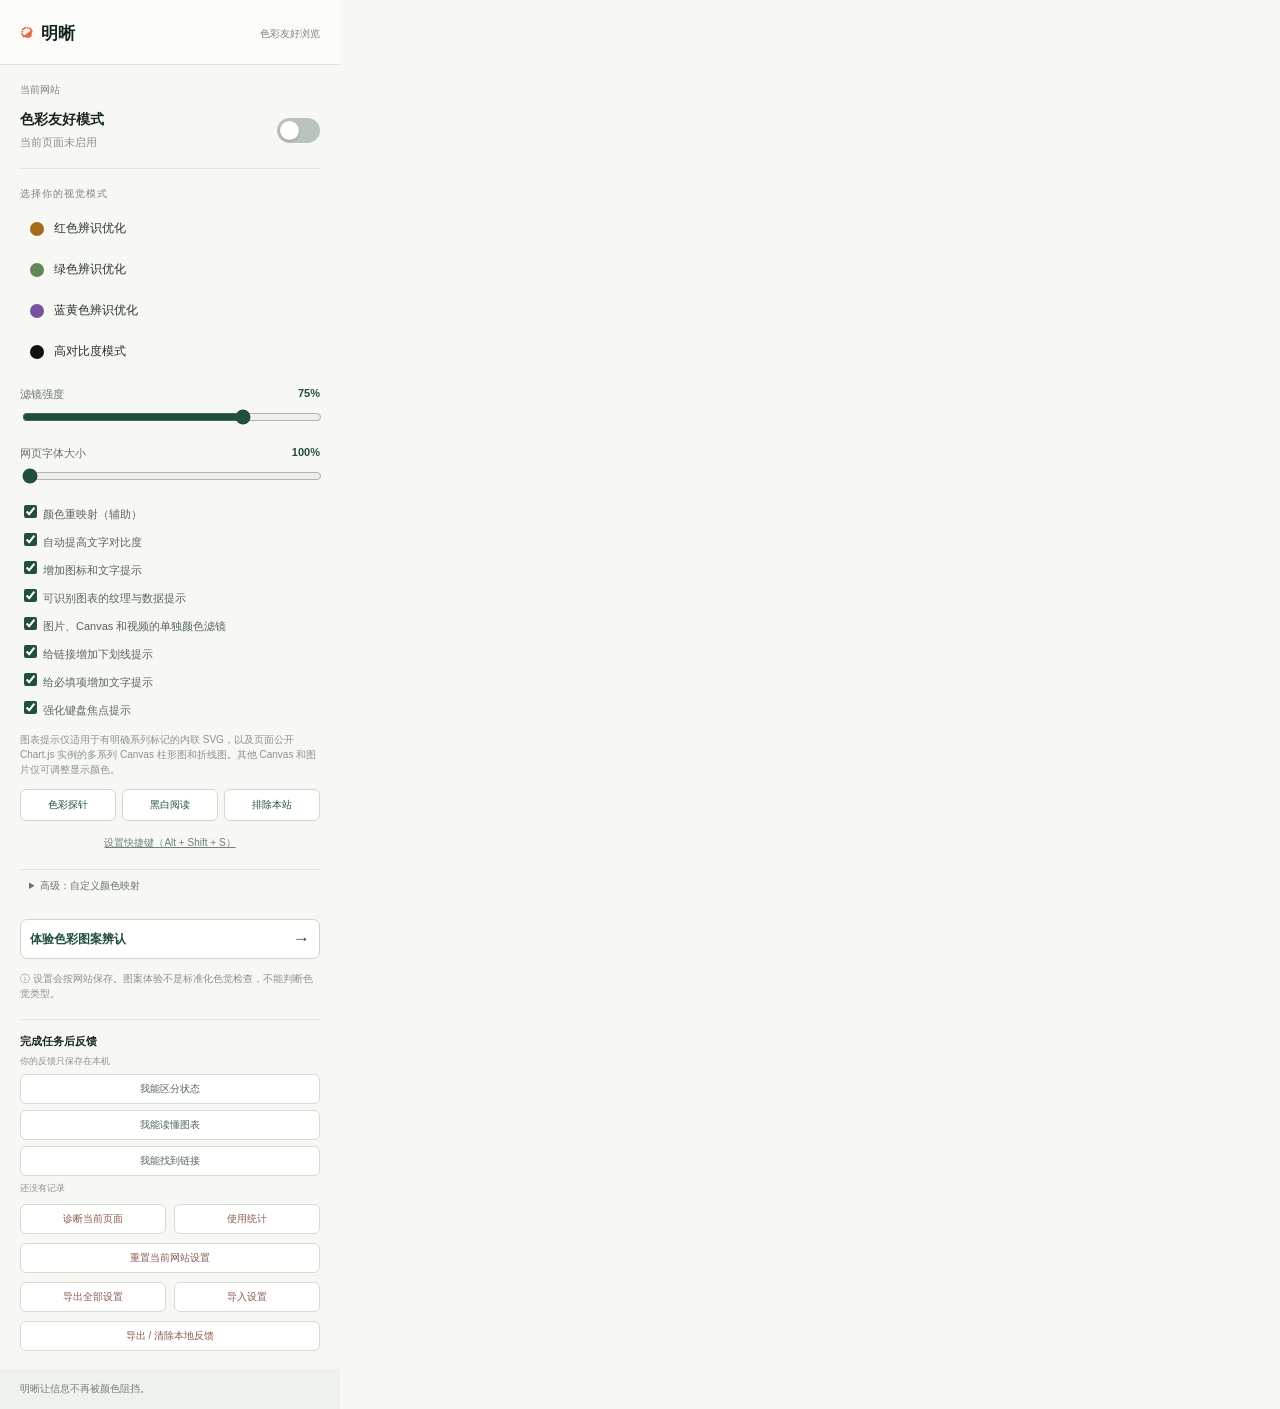
==== commit aa9f5b6f: "Improve status and chart accessibility feedback" ====
--- a/extension/popup.html
+++ b/extension/popup.html
@@ -16,13 +16,13 @@
       </div>
       <label class="range-label" for="intensity"><span>滤镜强度</span><output id="intensityValue">75%</output></label><input id="intensity" type="range" min="0" max="100" step="5" value="75">
       <label class="range-label" for="fontScale"><span>网页字体大小</span><output id="fontScaleValue">100%</output></label><input id="fontScale" type="range" min="100" max="160" step="5" value="100">
-      <div class="checks"><label><input id="colorRemap" type="checkbox" checked> 颜色重映射（辅助）</label><label><input id="autoContrast" type="checkbox" checked> 自动提高文字对比度</label><label><input id="semanticHints" type="checkbox" checked> 增加图标和文字提示</label><label><input id="enhanceImages" type="checkbox" checked> 增强图片、图表和视频</label><label><input id="linkHints" type="checkbox" checked> 给链接增加下划线提示</label><label><input id="requiredHints" type="checkbox" checked> 给必填项增加文字提示</label><label><input id="focusHints" type="checkbox" checked> 强化键盘焦点提示</label></div>
+      <div class="checks"><label><input id="colorRemap" type="checkbox" checked> 颜色重映射（辅助）</label><label><input id="autoContrast" type="checkbox" checked> 自动提高文字对比度</label><label><input id="semanticHints" type="checkbox" checked> 增加图标和文字提示</label><label><input id="chartHints" type="checkbox" checked> 可识别图表的纹理与数据提示</label><label><input id="enhanceImages" type="checkbox" checked> 图片、Canvas 和视频的单独颜色滤镜</label><label><input id="linkHints" type="checkbox" checked> 给链接增加下划线提示</label><label><input id="requiredHints" type="checkbox" checked> 给必填项增加文字提示</label><label><input id="focusHints" type="checkbox" checked> 强化键盘焦点提示</label></div><p class="hint">图表提示仅适用于有明确系列标记的内联 SVG，以及页面公开 Chart.js 实例的多系列 Canvas 柱形图和折线图。其他 Canvas 和图片仅可调整显示颜色。</p>
       <div class="tools"><button id="probe" type="button">色彩探针</button><button id="reader" type="button">黑白阅读</button><button id="exclude" type="button">排除本站</button></div><button class="shortcut-button" id="shortcuts" type="button">设置快捷键（Alt + Shift + S）</button>
       <details class="advanced"><summary>高级：自定义颜色映射</summary><div class="mapping-row"><input id="mapFrom" type="color" value="#E00000" aria-label="原颜色"><span>→</span><input id="mapTo" type="color" value="#D97706" aria-label="替换颜色"><button id="addMapping" type="button">添加</button></div><div id="mappingList" class="mapping-list">暂未添加规则</div></details>
       <button class="test-button" id="openTest" type="button">体验色彩图案辨认 <span>→</span></button>
       <p class="hint">ⓘ 设置会按网站保存。图案体验不是标准化色觉检查，不能判断色觉类型。</p>
       <div class="feedback"><strong>完成任务后反馈</strong><span>你的反馈只保存在本机</span><button data-feedback="success">我能区分状态</button><button data-feedback="chart">我能读懂图表</button><button data-feedback="link">我能找到链接</button><small id="feedbackSummary">还没有记录</small></div>
-      <div class="utility-row"><button class="reset-button" id="audit" type="button">诊断当前页面</button><button class="reset-button" id="stats" type="button">使用统计</button></div><section class="audit-results" id="auditResults" hidden aria-live="polite"><strong>文字对比度诊断</strong><p id="auditSummary"></p><ul id="auditExamples"></ul><button class="reset-button" id="fixContrast" type="button">自动提高文字对比度</button><button class="reset-button" id="auditExport" type="button">导出 JSON 报告</button><small>基于可计算的纯色背景进行启发式检查；图片、渐变和遮挡可能影响实际结果。</small></section><button class="reset-button" id="resetSite" type="button">重置当前网站设置</button><div class="utility-row"><button class="reset-button" id="settingsExport" type="button">导出全部设置</button><button class="reset-button" id="settingsImport" type="button">导入设置</button><input id="settingsFile" type="file" accept="application/json" hidden></div><button class="reset-button" id="dataTools" type="button">导出 / 清除本地反馈</button>
+      <div class="utility-row"><button class="reset-button" id="audit" type="button">诊断当前页面</button><button class="reset-button" id="stats" type="button">使用统计</button></div><section class="audit-results" id="auditResults" hidden aria-live="polite"><strong>当前页面支持范围</strong><p id="auditChartSummary"></p><strong>文字对比度诊断</strong><p id="auditSummary"></p><ul id="auditExamples"></ul><button class="reset-button" id="fixContrast" type="button">自动提高文字对比度</button><button class="reset-button" id="auditExport" type="button">导出 JSON 报告</button><small>报告包含未识别 Canvas 的元素位置，不包含网页图像或数据。文字对比度仅对纯色背景做启发式检查。</small></section><button class="reset-button" id="resetSite" type="button">重置当前网站设置</button><div class="utility-row"><button class="reset-button" id="settingsExport" type="button">导出全部设置</button><button class="reset-button" id="settingsImport" type="button">导入设置</button><input id="settingsFile" type="file" accept="application/json" hidden></div><button class="reset-button" id="dataTools" type="button">导出 / 清除本地反馈</button>
     </main>
     <section class="test-panel" id="testPanel" hidden><button class="close" id="closeTest">×</button><p class="label">色彩图案体验 <span id="questionNo">1 / 3</span></p><h2 id="testQuestion">你能看见圆点中的数字吗？</h2><canvas class="ishihara" id="ishihara" width="290" height="290" aria-label="色彩图案点阵图"></canvas><div class="test-actions"><button id="canSee">看得见</button><button id="cannotSee">看不清</button></div><p id="testResult" class="result"></p><p class="attribution">参考 <a href="https://opticquiz.com/research/" target="_blank">OpticQuiz PPPG</a>，CC BY 4.0。非标准化演示，不具有医学筛查效力。</p></section>
     <footer>明晰让信息不再被颜色阻挡。</footer>
